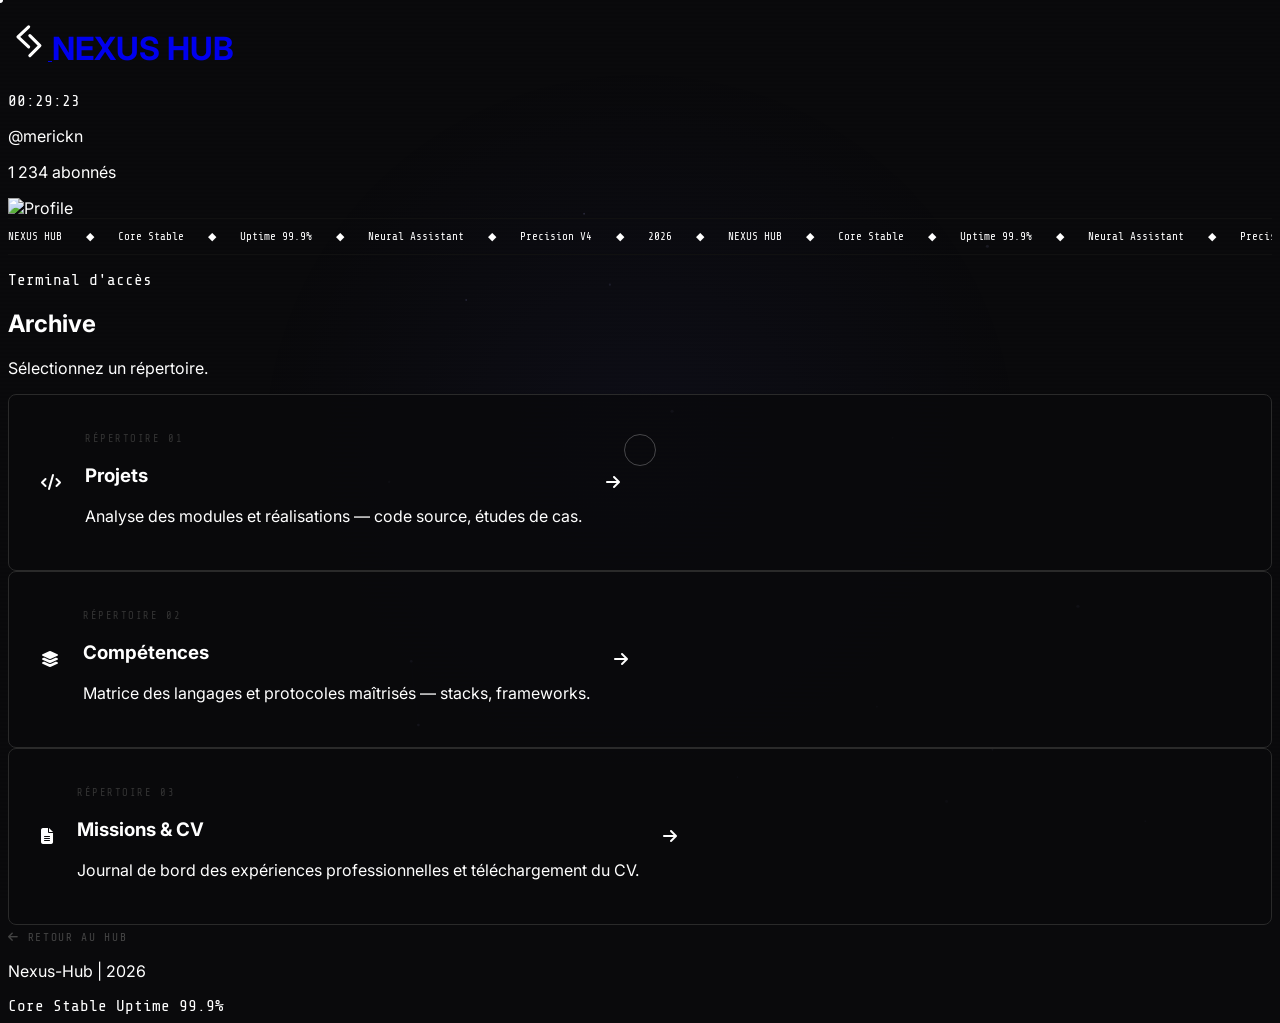
==== archive.html @ 41ba8489 "Uniformise les footers, répare le ticker responsive et ajoute le déploiement Firebase + Cloud Run - " ====
<!DOCTYPE html>
<html lang="fr">
<head>
<meta charset="utf-8"/>
<meta content="width=device-width, initial-scale=1.0" name="viewport"/>
<title>NEXUS HUB | Archive</title>
<link href="./manifest.json" rel="manifest"/>
<meta content="yes" name="apple-mobile-web-app-capable"/>
<script src="https://cdn.tailwindcss.com?plugins=forms,container-queries"></script>
<link rel="icon" type="image/png" href="./favicon.png"/>
<link href="https://fonts.googleapis.com/css2?family=Inter:wght@300;400;500;600;700&family=Share+Tech+Mono&display=swap" rel="stylesheet"/>
<link href="https://cdnjs.cloudflare.com/ajax/libs/font-awesome/6.4.0/css/all.min.css" rel="stylesheet"/>
<link href="nexus-base.css" rel="stylesheet"/>
<style>
  .archive-card {
    display: flex; align-items: center; gap: 1.5rem;
    padding: 1.75rem 2rem;
    transition: transform .3s ease;
  }
  .archive-card:hover { transform: translateX(6px); }
  .card-num { font-family: 'Share Tech Mono', monospace; font-size: .65rem; color: #333; letter-spacing: .15em; text-transform: uppercase; }
</style>
</head>
<body class="flex flex-col items-center">

<canvas id="bg"></canvas>
<div id="spotlight"></div>
<div class="scanlines"></div>
<div class="c-dot" id="cdot"></div>
<div class="c-ring" id="cring"></div>
<a href="#" id="scroll-top"><i class="fas fa-arrow-up"></i></a>

<div class="wrap w-full flex flex-col items-center">

  <!-- Header -->
  <header class="w-full max-w-6xl px-6 py-8 flex justify-between items-center fade-up d1">
    <div class="flex items-center gap-4">
      <a href="index.html" class="flex items-center">
        <svg class="jeran-logo" viewBox="0 0 64 64" aria-label="NEXUS HUB" role="img">
  <!-- Chevron supérieur gauche -->
  <path class="j1" d="M 33 11 L 16 27 L 33 43" />
  <!-- Chevron inférieur droit -->
  <path class="j2" d="M 35 25 L 51 41 L 35 57" />
</svg>
        <h1 class="text-xl font-bold tracking-tight glitch" data-text="NEXUS HUB">
          NEXUS <span class="font-light text-zinc-500">HUB</span>
        </h1>
      </a>
      <div class="hidden md:block h-4 w-px bg-[#222]"></div>
      <span class="hidden md:block text-[10px] text-zinc-600 mono uppercase tracking-widest" id="system-time">00:00:00</span>
    </div>
    <a class="insta-pill flex items-center gap-3 px-3 py-1.5 rounded-full border border-[#222]"
       href="https://www.instagram.com/merickn/" target="_blank">
      <div class="text-right">
        <p class="text-[10px] font-semibold leading-none text-white">@merickn</p>
        <p class="text-[9px] text-zinc-500 leading-none mt-0.5">1 234 abonnés</p>
      </div>
      <img alt="Profile" class="w-6 h-6 rounded-full object-cover"
        src="https://lh3.googleusercontent.com/aida-public/[base64]"/>
    </a>
  </header>

 <!-- Ticker Injection Point -->
<div id="ticker-container"></div>
  <main class="w-full max-w-4xl px-6 py-16 space-y-12">

    <!-- Page title -->
    <section class="space-y-3 fade-up d2">
      <p class="mono text-[10px] uppercase tracking-widest text-zinc-600">Terminal d'accès</p>
      <h2 class="text-3xl md:text-4xl font-bold tracking-tight">Archive</h2>
      <p class="text-zinc-500 text-sm font-light">Sélectionnez un répertoire.</p>
    </section>

    <!-- Cards -->
    <nav class="flex flex-col gap-4">

      <a href="projets.html" class="nexus-card tilt-card archive-card fade-up d3">
        <i class="fas fa-code card-icon text-zinc-500 text-xl shrink-0"></i>
        <div class="flex-1">
          <p class="card-num mb-1">Répertoire 01</p>
          <h3 class="text-sm font-semibold mb-1">Projets</h3>
          <p class="text-zinc-600 text-[11px] leading-relaxed">Analyse des modules et réalisations — code source, études de cas.</p>
        </div>
        <i class="fas fa-arrow-right text-zinc-700 text-xs shrink-0"></i>
      </a>

      <a href="competences.html" class="nexus-card tilt-card archive-card fade-up d4">
        <i class="fas fa-layer-group card-icon text-zinc-500 text-xl shrink-0"></i>
        <div class="flex-1">
          <p class="card-num mb-1">Répertoire 02</p>
          <h3 class="text-sm font-semibold mb-1">Compétences</h3>
          <p class="text-zinc-600 text-[11px] leading-relaxed">Matrice des langages et protocoles maîtrisés — stacks, frameworks.</p>
        </div>
        <i class="fas fa-arrow-right text-zinc-700 text-xs shrink-0"></i>
      </a>

      <a href="cv.html" class="nexus-card tilt-card archive-card fade-up d5">
        <i class="fas fa-file-alt card-icon text-zinc-500 text-xl shrink-0"></i>
        <div class="flex-1">
          <p class="card-num mb-1">Répertoire 03</p>
          <h3 class="text-sm font-semibold mb-1">Missions & CV</h3>
          <p class="text-zinc-600 text-[11px] leading-relaxed">Journal de bord des expériences professionnelles et téléchargement du CV.</p>
        </div>
        <i class="fas fa-arrow-right text-zinc-700 text-xs shrink-0"></i>
      </a>

    </nav>

    <!-- Back -->
    <div class="fade-up d6">
      <a href="index.html" class="back-link">
        <i class="fas fa-arrow-left text-[10px]"></i> Retour au hub
      </a>
    </div>

  </main>

  <footer class="w-full max-w-6xl px-6 py-10 mt-4 border-t border-[#111] flex flex-col md:flex-row justify-between items-center gap-6">
    <p class="text-[10px] tracking-[.2em] text-zinc-600 uppercase">
      Nexus-Hub <span class="text-zinc-800 px-2">|</span> <span class="current-year">2026</span>
    </p>
    <div class="flex gap-8 text-[9px] mono uppercase tracking-widest text-zinc-700">
      <span class="flex items-center gap-2">
        <span class="w-1.5 h-1.5 bg-emerald-600 rounded-full pulse inline-block"></span>
        Core Stable
      </span>
      <span>Uptime 99.9%</span>
    </div>
  </footer>

</div>

<script src="nexus-shared.js"></script>
</body>
</html>
---- nexus-base.css ----
/* ═══════════════════════════════════════════════
   NEXUS BASE — Shared styles for all pages
   ═══════════════════════════════════════════════ */

:root {
  --obsidian: #0a0a0c;
  --border:   #2a2a2a;
  --accent:   #6366f1;
  --accent2:  #8b5cf6;
}

*, *::before, *::after { box-sizing: border-box; }
html { scroll-behavior: smooth; }

body {
  background-color: var(--obsidian);
  color: #fff;
  font-family: 'Inter', sans-serif;
  -webkit-font-smoothing: antialiased;
  overflow-x: hidden;
  cursor: none;
  min-height: 100vh;
}

/* ── Custom Cursor ─────────────────────────────── */
.c-dot {
  position: fixed; top: 0; left: 0;
  width: 6px; height: 6px;
  background: #fff; border-radius: 50%;
  pointer-events: none; z-index: 9999;
  transform: translate(-50%, -50%);
}
.c-ring {
  position: fixed; top: 0; left: 0;
  width: 32px; height: 32px;
  border: 1px solid rgba(255,255,255,.25); border-radius: 50%;
  pointer-events: none; z-index: 9998;
  transform: translate(-50%, -50%);
  transition: width .2s, height .2s, border-color .2s;
}
.c-ring.big { width: 52px; height: 52px; border-color: rgba(99,102,241,.6); }

/* ── Background Layers ─────────────────────────── */
#bg { position: fixed; inset: 0; z-index: 0; pointer-events: none; }
#spotlight {
  position: fixed; inset: 0; z-index: 1; pointer-events: none;
  background: radial-gradient(650px circle at var(--mx,50%) var(--my,50%),
    rgba(99,102,241,.05), transparent 60%);
}
.scanlines {
  position: fixed; inset: 0; z-index: 2; pointer-events: none;
  background: repeating-linear-gradient(0deg,
    transparent, transparent 2px,
    rgba(0,0,0,.04) 2px, rgba(0,0,0,.04) 4px);
}
.wrap { position: relative; z-index: 3; }

/* ── Typography ────────────────────────────────── */
.mono { font-family: 'Share Tech Mono', monospace; }
#system-time { font-variant-numeric: tabular-nums; }

/* ── Jēran Logo (rune drawn stroke by stroke) ──── */
/* ── Jēran Logo (rune drawn stroke by stroke) ──── */
.jeran-logo {
  width: 40px;  /* Augmenté de 30px à 40px */
  height: 40px; /* Augmenté de 30px à 40px */
  flex-shrink: 0;
  overflow: visible;
  animation: jeran-glow 3.2s ease-in-out 2.3s infinite;
}

.jeran-logo path {
  fill: none;
  stroke: #ffffff;
  stroke-width: 5;
  stroke-linecap: round;
  stroke-linejoin: round;
  stroke-dasharray: 50;
  stroke-dashoffset: 50;
  animation: jeran-draw 0.8s cubic-bezier(.65,0,.35,1) forwards;
}

.jeran-logo path.j2 { 
  animation-delay: 0.8s; 
}

@keyframes jeran-draw { 
  to { stroke-dashoffset: 0; } 
}

@keyframes jeran-glow {
  0%, 100% { filter: drop-shadow(0 0 2px rgba(99,102,241,.35)); }
  50%      { filter: drop-shadow(0 0 8px rgba(139,92,246,.75)); }
}

@media (prefers-reduced-motion: reduce) {
  .jeran-logo { animation: none; }
  .jeran-logo path { stroke-dashoffset: 0; animation: none; }
}

/* ── Glitch Effect ─────────────────────────────── */
.glitch { position: relative; display: inline-block; }
.glitch::before, .glitch::after {
  content: attr(data-text); position: absolute; top: 0; left: 0;
  width: 100%; height: 100%; opacity: 0;
}
.glitch::before { color: #f0f; animation: gb 7s infinite; }
.glitch::after  { color: #0ff; animation: ga 7s infinite; }
@keyframes gb {
  0%,88%,100% { opacity:0; transform:translate(0); }
  90% { opacity:.7; transform:translate(-2px,1px); clip-path:polygon(0 0,100% 0,100% 35%,0 35%); }
  92% { opacity:0; }
  94% { opacity:.5; transform:translate(2px,-1px); clip-path:polygon(0 65%,100% 65%,100% 80%,0 80%); }
  96% { opacity:0; }
}
@keyframes ga {
  0%,89%,100% { opacity:0; transform:translate(0); }
  91% { opacity:.6; transform:translate(2px,-1px); clip-path:polygon(0 40%,100% 40%,100% 60%,0 60%); }
  93% { opacity:0; }
  95% { opacity:.5; transform:translate(-2px,1px); clip-path:polygon(0 20%,100% 20%,100% 40%,0 40%); }
  97% { opacity:0; }
}

/* ── Nexus Card (rotating border on hover) ─────── */
@property --ang { syntax: '<angle>'; initial-value: 0deg; inherits: false; }

.nexus-card {
  position: relative;
  border: 1px solid var(--border);
  background: rgba(10,10,12,.85);
  border-radius: .5rem;
  transition: transform .3s ease, box-shadow .3s ease, border-color .3s ease;
  transform-style: preserve-3d;
  will-change: transform;
  overflow: hidden;
  text-decoration: none;
  color: #fff;
  display: block;
}
.nexus-card::after {
  content: '';
  position: absolute; inset: -1px;
  border-radius: inherit;
  background: conic-gradient(from var(--ang), transparent 70%,
    rgba(99,102,241,.6) 80%, rgba(139,92,246,.6) 90%, transparent);
  -webkit-mask: linear-gradient(#fff 0 0) content-box, linear-gradient(#fff 0 0);
  -webkit-mask-composite: xor;
  mask-composite: exclude;
  padding: 1px;
  opacity: 0;
  transition: opacity .3s;
  animation: spin-border 3s linear infinite paused;
}
.nexus-card:hover { border-color: transparent; box-shadow: 0 0 30px rgba(99,102,241,.08), 0 20px 40px rgba(0,0,0,.5); }
.nexus-card:hover::after { opacity: 1; animation-play-state: running; }
@keyframes spin-border { to { --ang: 360deg; } }

.card-icon { transition: color .3s, filter .3s, transform .3s; }
.nexus-card:hover .card-icon {
  color: #a5b4fc;
  filter: drop-shadow(0 0 8px rgba(99,102,241,.6));
  transform: scale(1.15);
}

/* ── Instagram Pill ────────────────────────────── */
.insta-pill { transition: background .2s, transform .2s; text-decoration: none; color: #fff; }
.insta-pill:hover { background: rgba(30,30,32,1); transform: scale(1.03); }

/* ── Back Link ─────────────────────────────────── */
.back-link {
  display: inline-flex; align-items: center; gap: .5rem;
  color: #444; font-size: .7rem; text-decoration: none;
  font-family: 'Share Tech Mono', monospace;
  text-transform: uppercase; letter-spacing: .15em;
  transition: color .2s;
}
.back-link:hover { color: #a5b4fc; }

/* ── CTA Button ────────────────────────────────── */
.btn-nexus {
  position: relative; overflow: hidden;
  background: #fff; color: #000;
  transition: transform .2s ease, box-shadow .3s ease;
  text-decoration: none; display: inline-flex; align-items: center;
}
.btn-nexus::before {
  content: '';
  position: absolute; top: 50%; left: 50%;
  width: 0; height: 0;
  background: rgba(99,102,241,.25); border-radius: 50%;
  transform: translate(-50%,-50%);
  transition: width .5s ease, height .5s ease;
}
.btn-nexus:hover { transform: translateY(-2px); box-shadow: 0 8px 28px rgba(255,255,255,.18); }
.btn-nexus:hover::before { width: 350px; height: 350px; }
.btn-nexus .lbl { position: relative; z-index: 1; }

/* ── Search ────────────────────────────────────── */
input::placeholder { color: #333; }
.search-glow {
  position: absolute; inset: -1px; border-radius: .375rem;
  background: linear-gradient(135deg, rgba(99,102,241,.4), rgba(139,92,246,.4));
  opacity: 0; filter: blur(6px); pointer-events: none; transition: opacity .3s;
}
input:focus { outline: none !important; border-color: rgba(99,102,241,.5) !important; }
input:focus ~ .search-glow { opacity: 1; }

/* ── Status Dot Pulse ──────────────────────────── */
.pulse { animation: pulse-anim 2.5s ease infinite; }
@keyframes pulse-anim {
  0%,100% { opacity:1; box-shadow: 0 0 0 0 rgba(52,211,153,.4); }
  50%      { opacity:.5; box-shadow: 0 0 0 4px rgba(52,211,153,0); }
}

/* ── Ticker Bar ────────────────────────────────── */
/* S'adapte automatiquement à tous les écrans (mobile → 4K)          */
.ticker-wrap {
  width: 100%;
  max-width: 100%;
  overflow: hidden;
  border-top: 1px solid #111;
  border-bottom: 1px solid #111;
  /* Padding vertical fluide selon la largeur du viewport */
  padding-top: clamp(0.35rem, 0.9vw, 0.7rem);
  padding-bottom: clamp(0.35rem, 0.9vw, 0.7rem);
}

/* La piste défile en boucle : deux copies identiques du contenu.    */
/* width:max-content garantit un translateX(-50%) parfaitement fluide */
.ticker-track {
  display: flex;
  width: max-content;
  white-space: nowrap;
  will-change: transform;
  animation: ticker 80s linear infinite;
}

/* Chaque bloc de contenu — taille de police fluide via clamp() */
.ticker-content {
  display: flex;
  flex: none;
  align-items: center;
  /* !important pour l'emporter sur les utilitaires Tailwind (gap-6 / pr-6) */
  font-size: clamp(7.5px, 1.1vw, 11px) !important;
  gap: clamp(0.75rem, 2vw, 1.5rem) !important;
  padding-right: clamp(0.75rem, 2vw, 1.5rem) !important;
}

@keyframes ticker {
  from { transform: translateX(0); }
  to   { transform: translateX(-50%); }
}

/* ── Responsive Ticker ─────────────────────────────────────────── */
/* La piste étant plus étroite sur petit écran (police réduite),     */
/* on raccourcit la durée pour garder une vitesse de défilement      */
/* perçue constante d'un appareil à l'autre.                         */
@media (max-width: 1024px) {
  .ticker-track { animation-duration: 60s; }
}

@media (max-width: 640px) {
  .ticker-track { animation-duration: 45s; }
}

/* Respecte les préférences d'accessibilité : stoppe l'animation */
@media (prefers-reduced-motion: reduce) {
  .ticker-track { animation: none; }
}

/* ── Entry Animations ──────────────────────────── */
.fade-up { opacity:0; transform:translateY(24px); animation: fadeup .7s ease forwards; }
@keyframes fadeup { to { opacity:1; transform:translateY(0); } }
.d1{animation-delay:.05s} .d2{animation-delay:.15s} .d3{animation-delay:.28s}
.d4{animation-delay:.42s} .d5{animation-delay:.56s} .d6{animation-delay:.70s} .d7{animation-delay:.84s}

/* ── Scrollbar ─────────────────────────────────── */
::-webkit-scrollbar { width: 3px; }
::-webkit-scrollbar-track { background: var(--obsidian); }
::-webkit-scrollbar-thumb { background: #2a2a2a; border-radius: 2px; }

/* ── Masquer la barre de défilement ────────────── */
/* Chrome, Safari, Edge et Opera */
::-webkit-scrollbar {
  display: none;
  width: 0;
  height: 0;
}

/* Firefox et standards CSS */
html, body {
  scrollbar-width: none; /* Cache la barre sur Firefox */
  -ms-overflow-style: none; /* Cache la barre sur IE/Edge ancien */
}

/* ── Scroll-to-top button ──────────────────────── */
#scroll-top {
  position: fixed; bottom: 1.5rem; right: 1.5rem;
  width: 36px; height: 36px;
  border: 1px solid #2a2a2a; border-radius: .375rem;
  background: rgba(10,10,12,.9);
  display: flex; align-items: center; justify-content: center;
  cursor: none; z-index: 100;
  opacity: 0; transform: translateY(8px);
  transition: opacity .3s, transform .3s, border-color .2s;
  color: #555; text-decoration: none; font-size: .65rem;
}
#scroll-top.visible { opacity: 1; transform: translateY(0); }
#scroll-top:hover { border-color: #555; color: #fff; }

/* ── Mobile: disable custom cursor ─────────────── */
@media (hover: none) {
  body { cursor: auto; }
  .c-dot, .c-ring { display: none; }
}
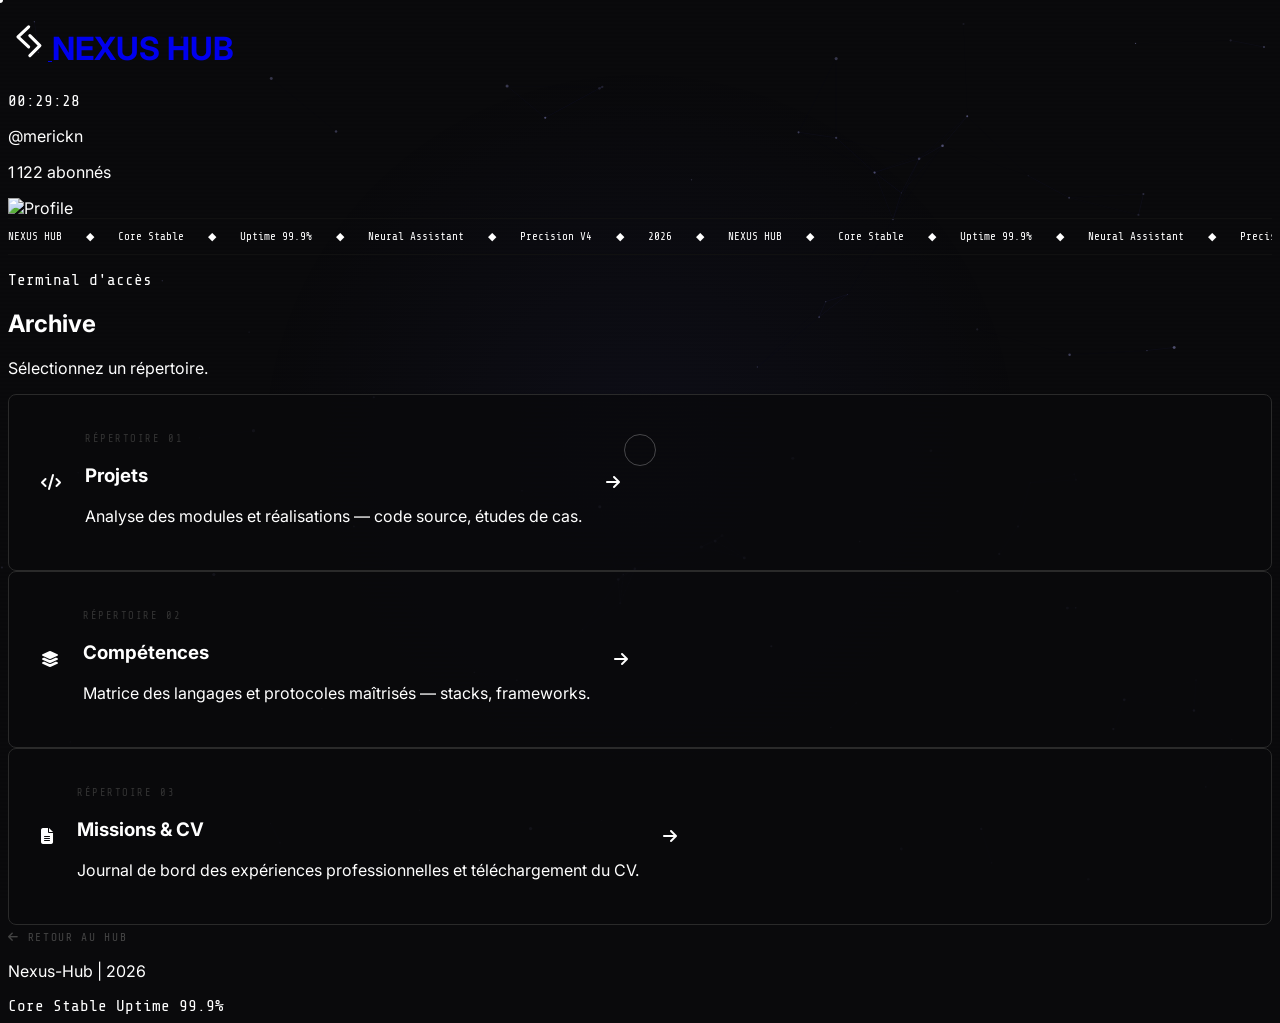
==== commit cae47175: "Relie le compteur d'abonnés au JSON (fin du 1234 codé en dur) Le nombre d'abonnés etait ecrit en dur" ====
--- a/archive.html
+++ b/archive.html
@@ -53,7 +53,7 @@
        href="https://www.instagram.com/merickn/" target="_blank">
       <div class="text-right">
         <p class="text-[10px] font-semibold leading-none text-white">@merickn</p>
-        <p class="text-[9px] text-zinc-500 leading-none mt-0.5">1 234 abonnés</p>
+        <p class="text-[9px] text-zinc-500 leading-none mt-0.5"><span id="follower-count">1 234</span> abonnés</p>
       </div>
       <img alt="Profile" class="w-6 h-6 rounded-full object-cover"
         src="https://lh3.googleusercontent.com/aida-public/[base64]"/>
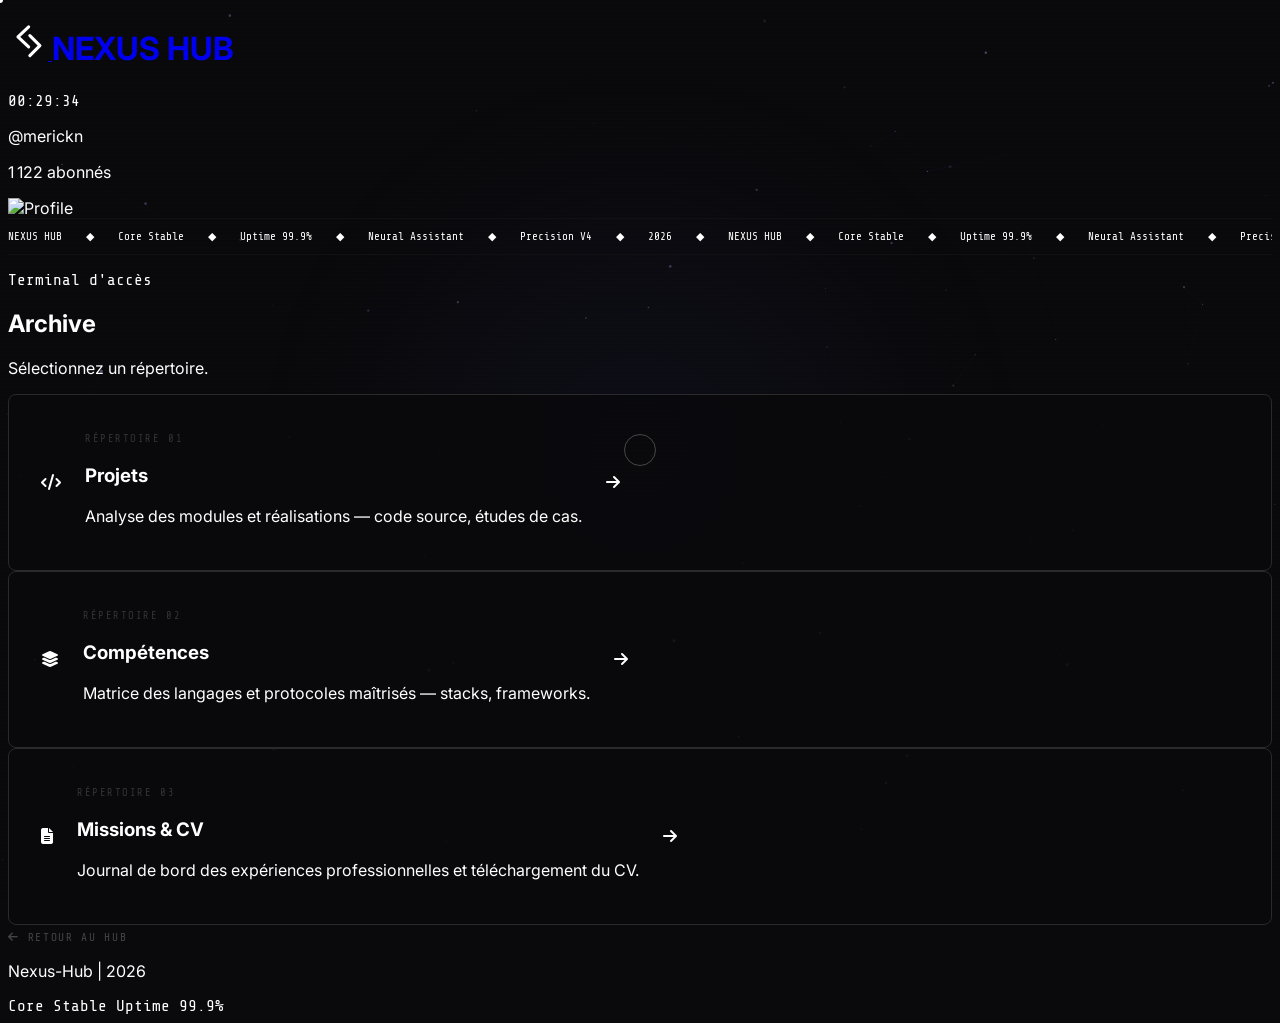
==== commit ebcb41be: "Ticker en dur sur toutes les pages (comme le blog) Remplace l'injection via #ticker-container / tick" ====
--- a/archive.html
+++ b/archive.html
@@ -61,7 +61,13 @@
   </header>
 
  <!-- Ticker Injection Point -->
-<div id="ticker-container"></div>
+<div class="ticker-wrap w-full py-2 fade-up d2">
+    <div class="ticker-track mono text-[9px] uppercase tracking-widest text-zinc-700">
+      <div class="ticker-content flex gap-6 pr-6">
+        <span>NEXUS HUB</span><span>◆</span><span>Core Stable</span><span>◆</span><span>Uptime 99.9%</span><span>◆</span><span>Neural Assistant</span><span>◆</span><span>Precision V4</span><span>◆</span><span class="current-year"></span><span>◆</span>
+      </div>
+    </div>
+  </div>
   <main class="w-full max-w-4xl px-6 py-16 space-y-12">
 
     <!-- Page title -->
--- a/nexus-base.css
+++ b/nexus-base.css
@@ -10,7 +10,7 @@
 }
 
 *, *::before, *::after { box-sizing: border-box; }
-html { scroll-behavior: smooth; }
+html { scroll-behavior: smooth; overflow-x: hidden; max-width: 100%; }
 
 body {
   background-color: var(--obsidian);
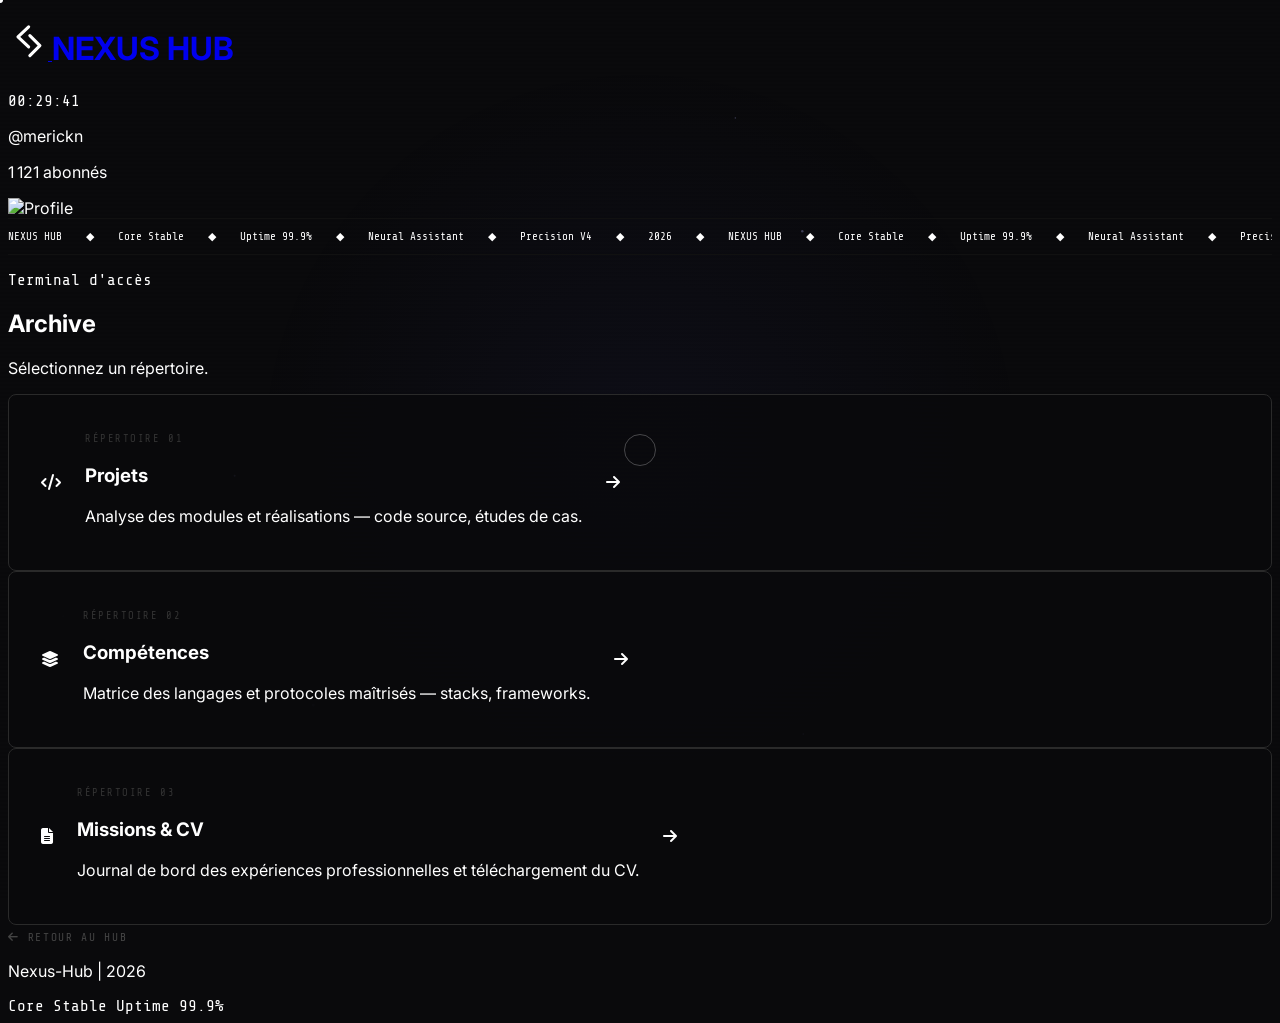
==== commit 70a2d022: "feat: localize Turkish visitors from IP country" ====
--- a/archive.html
+++ b/archive.html
@@ -136,6 +136,7 @@
 
 </div>
 
+<script src="i18n.js?v=1"></script>
 <script src="nexus-shared.js"></script>
 </body>
 </html>
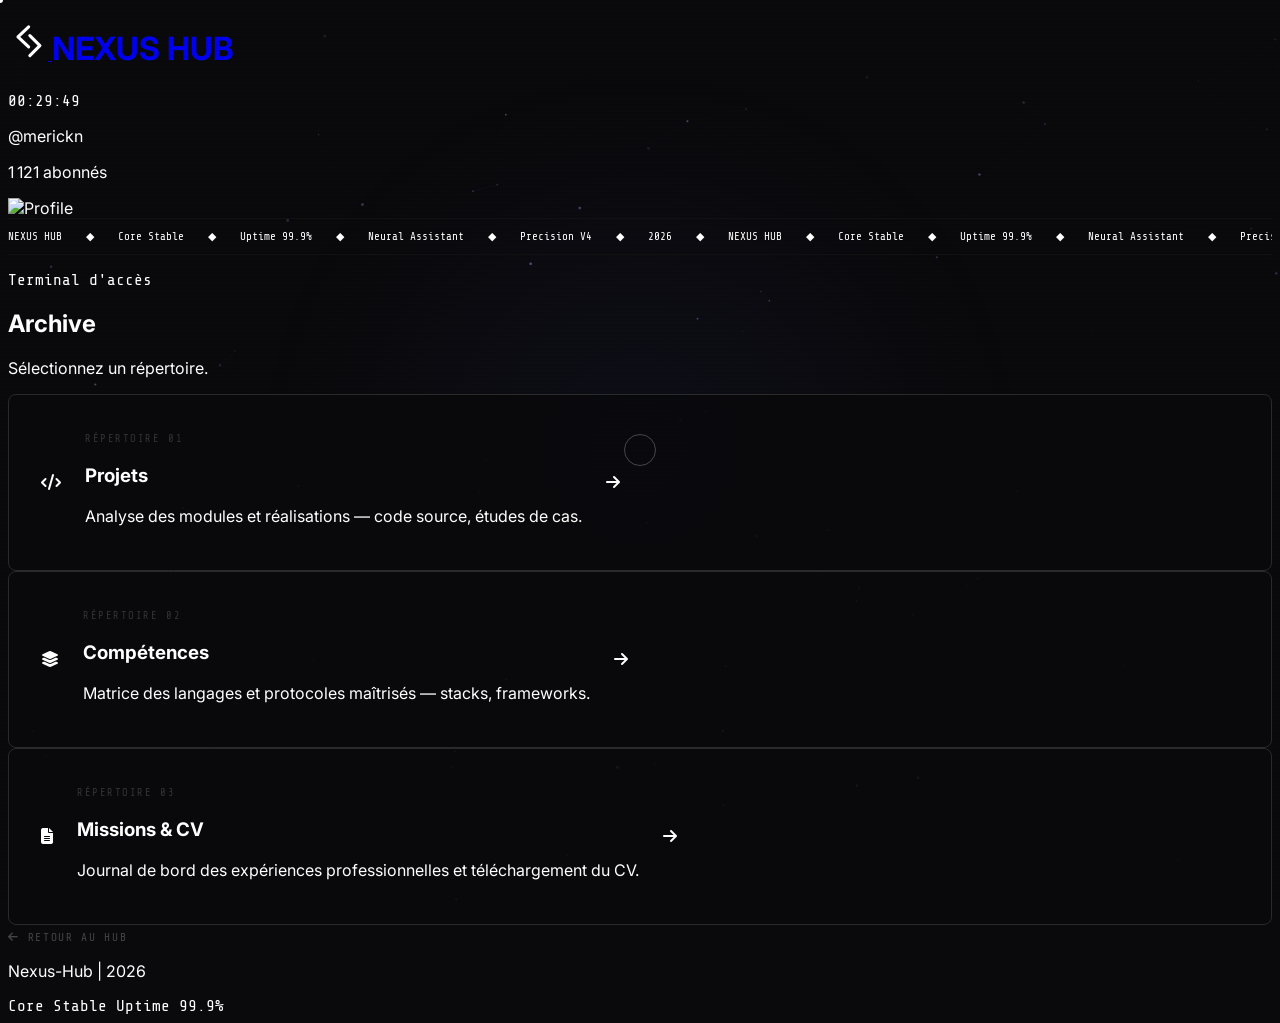
==== commit 5a259c6e: "fix: refresh and complete Turkish translations" ====
--- a/archive.html
+++ b/archive.html
@@ -136,7 +136,7 @@
 
 </div>
 
-<script src="i18n.js?v=1"></script>
+<script src="i18n.js?v=2"></script>
 <script src="nexus-shared.js"></script>
 </body>
 </html>
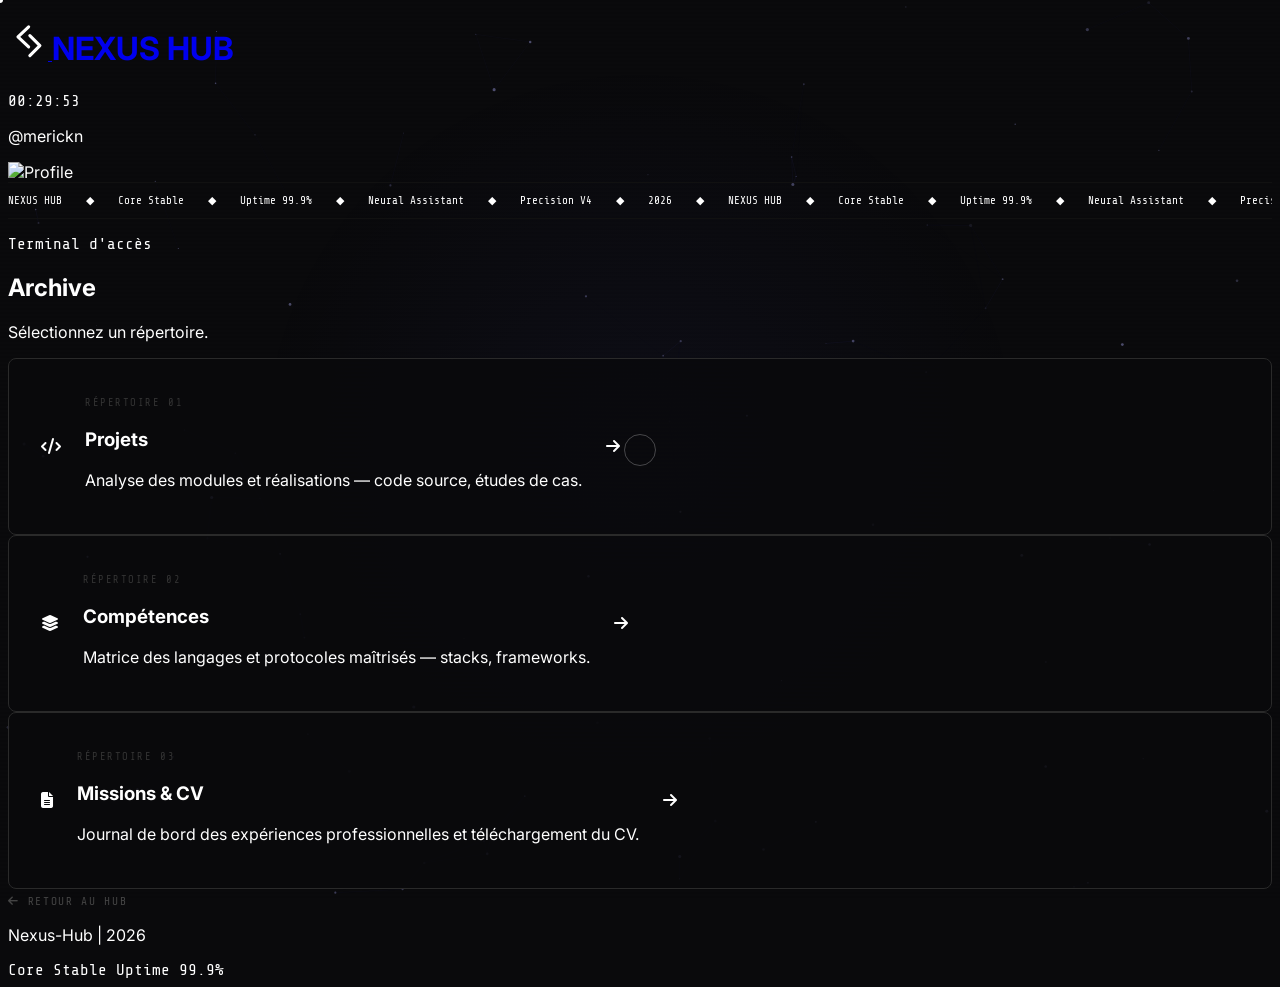
==== commit cb2ce8f4: "remove: disable Instagram follower counter" ====
--- a/archive.html
+++ b/archive.html
@@ -53,7 +53,6 @@
        href="https://www.instagram.com/merickn/" target="_blank">
       <div class="text-right">
         <p class="text-[10px] font-semibold leading-none text-white">@merickn</p>
-        <p class="text-[9px] text-zinc-500 leading-none mt-0.5"><span id="follower-count">1 234</span> abonnés</p>
       </div>
       <img alt="Profile" class="w-6 h-6 rounded-full object-cover"
         src="https://lh3.googleusercontent.com/aida-public/[base64]"/>
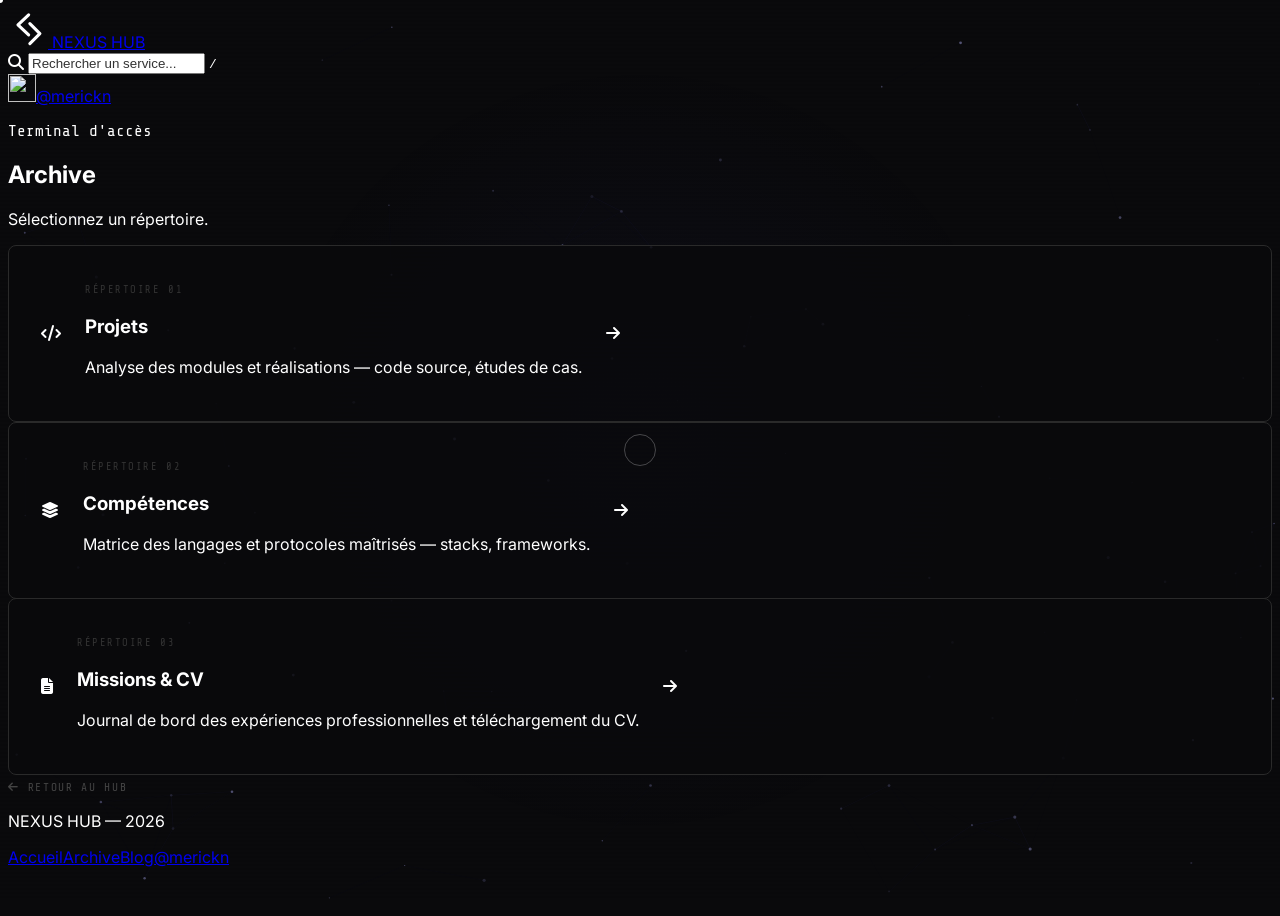
==== commit 81e3d775: "Unify header, footer and minimal visual language on archive.html" ====
--- a/archive.html
+++ b/archive.html
@@ -20,8 +20,9 @@
   .archive-card:hover { transform: translateX(6px); }
   .card-num { font-family: 'Share Tech Mono', monospace; font-size: .65rem; color: #333; letter-spacing: .15em; text-transform: uppercase; }
 </style>
+<link rel="stylesheet" href="inner.css?v=1">
 </head>
-<body class="flex flex-col items-center">
+<body class="flex flex-col items-center nh-inner">
 
 <canvas id="bg"></canvas>
 <div id="spotlight"></div>
@@ -33,41 +34,19 @@
 <div class="wrap w-full flex flex-col items-center">
 
   <!-- Header -->
-  <header class="w-full max-w-6xl px-6 py-8 flex justify-between items-center fade-up d1">
-    <div class="flex items-center gap-4">
-      <a href="index.html" class="flex items-center">
-        <svg class="jeran-logo" viewBox="0 0 64 64" aria-label="NEXUS HUB" role="img">
-  <!-- Chevron supérieur gauche -->
-  <path class="j1" d="M 33 11 L 16 27 L 33 43" />
-  <!-- Chevron inférieur droit -->
-  <path class="j2" d="M 35 25 L 51 41 L 35 57" />
-</svg>
-        <h1 class="text-xl font-bold tracking-tight glitch" data-text="NEXUS HUB">
-          NEXUS <span class="font-light text-zinc-500">HUB</span>
-        </h1>
-      </a>
-      <div class="hidden md:block h-4 w-px bg-[#222]"></div>
-      <span class="hidden md:block text-[10px] text-zinc-600 mono uppercase tracking-widest" id="system-time">00:00:00</span>
-    </div>
-    <a class="insta-pill flex items-center gap-3 px-3 py-1.5 rounded-full border border-[#222]"
-       href="https://www.instagram.com/merickn/" target="_blank">
-      <div class="text-right">
-        <p class="text-[10px] font-semibold leading-none text-white">@merickn</p>
-      </div>
-      <img alt="Profile" class="w-6 h-6 rounded-full object-cover"
-        src="https://lh3.googleusercontent.com/aida-public/[base64]"/>
-    </a>
-  </header>
-
- <!-- Ticker Injection Point -->
-<div class="ticker-wrap w-full py-2 fade-up d2">
-    <div class="ticker-track mono text-[9px] uppercase tracking-widest text-zinc-700">
-      <div class="ticker-content flex gap-6 pr-6">
-        <span>NEXUS HUB</span><span>◆</span><span>Core Stable</span><span>◆</span><span>Uptime 99.9%</span><span>◆</span><span>Neural Assistant</span><span>◆</span><span>Precision V4</span><span>◆</span><span class="current-year"></span><span>◆</span>
-      </div>
-    </div>
-  </div>
-  <main class="w-full max-w-4xl px-6 py-16 space-y-12">
+  <header class="nh-header fade-up d1">
+  <a class="nh-brand" href="index.html" aria-label="Nexus Hub — accueil">
+    <svg class="jeran-logo" viewBox="0 0 64 64" aria-hidden="true"><path class="j1" d="M 33 11 L 16 27 L 33 43"/><path class="j2" d="M 35 25 L 51 41 L 35 57"/></svg>
+    <span>NEXUS <span class="nh-muted">HUB</span></span>
+  </a>
+  <form class="nh-search" action="index.html" method="get" role="search">
+    <i class="fas fa-search" aria-hidden="true"></i>
+    <input name="q" type="search" placeholder="Rechercher un service..." aria-label="Rechercher un service..." autocomplete="off">
+    <kbd aria-hidden="true">/</kbd>
+  </form>
+  <a class="nh-profile" href="https://www.instagram.com/merickn/" target="_blank" rel="noopener noreferrer"><img src="ma_photo_insta.jpg" alt="" width="28" height="28"><span>@merickn</span></a>
+</header>
+<main class="w-full max-w-4xl px-6 py-16 space-y-12">
 
     <!-- Page title -->
     <section class="space-y-3 fade-up d2">
@@ -120,22 +99,11 @@
 
   </main>
 
-  <footer class="w-full max-w-6xl px-6 py-10 mt-4 border-t border-[#111] flex flex-col md:flex-row justify-between items-center gap-6">
-    <p class="text-[10px] tracking-[.2em] text-zinc-600 uppercase">
-      Nexus-Hub <span class="text-zinc-800 px-2">|</span> <span class="current-year">2026</span>
-    </p>
-    <div class="flex gap-8 text-[9px] mono uppercase tracking-widest text-zinc-700">
-      <span class="flex items-center gap-2">
-        <span class="w-1.5 h-1.5 bg-emerald-600 rounded-full pulse inline-block"></span>
-        Core Stable
-      </span>
-      <span>Uptime 99.9%</span>
-    </div>
-  </footer>
+  <footer class="nh-footer"><p>NEXUS HUB — <span class="current-year">2026</span></p><nav aria-label="Liens essentiels"><a href="index.html">Accueil</a><a href="archive.html">Archive</a><a href="blog.html">Blog</a><a href="https://www.instagram.com/merickn/" target="_blank" rel="noopener noreferrer">@merickn</a></nav></footer>
 
 </div>
 
-<script src="i18n.js?v=2"></script>
+<script src="i18n.js?v=1"></script>
 <script src="nexus-shared.js"></script>
 </body>
 </html>
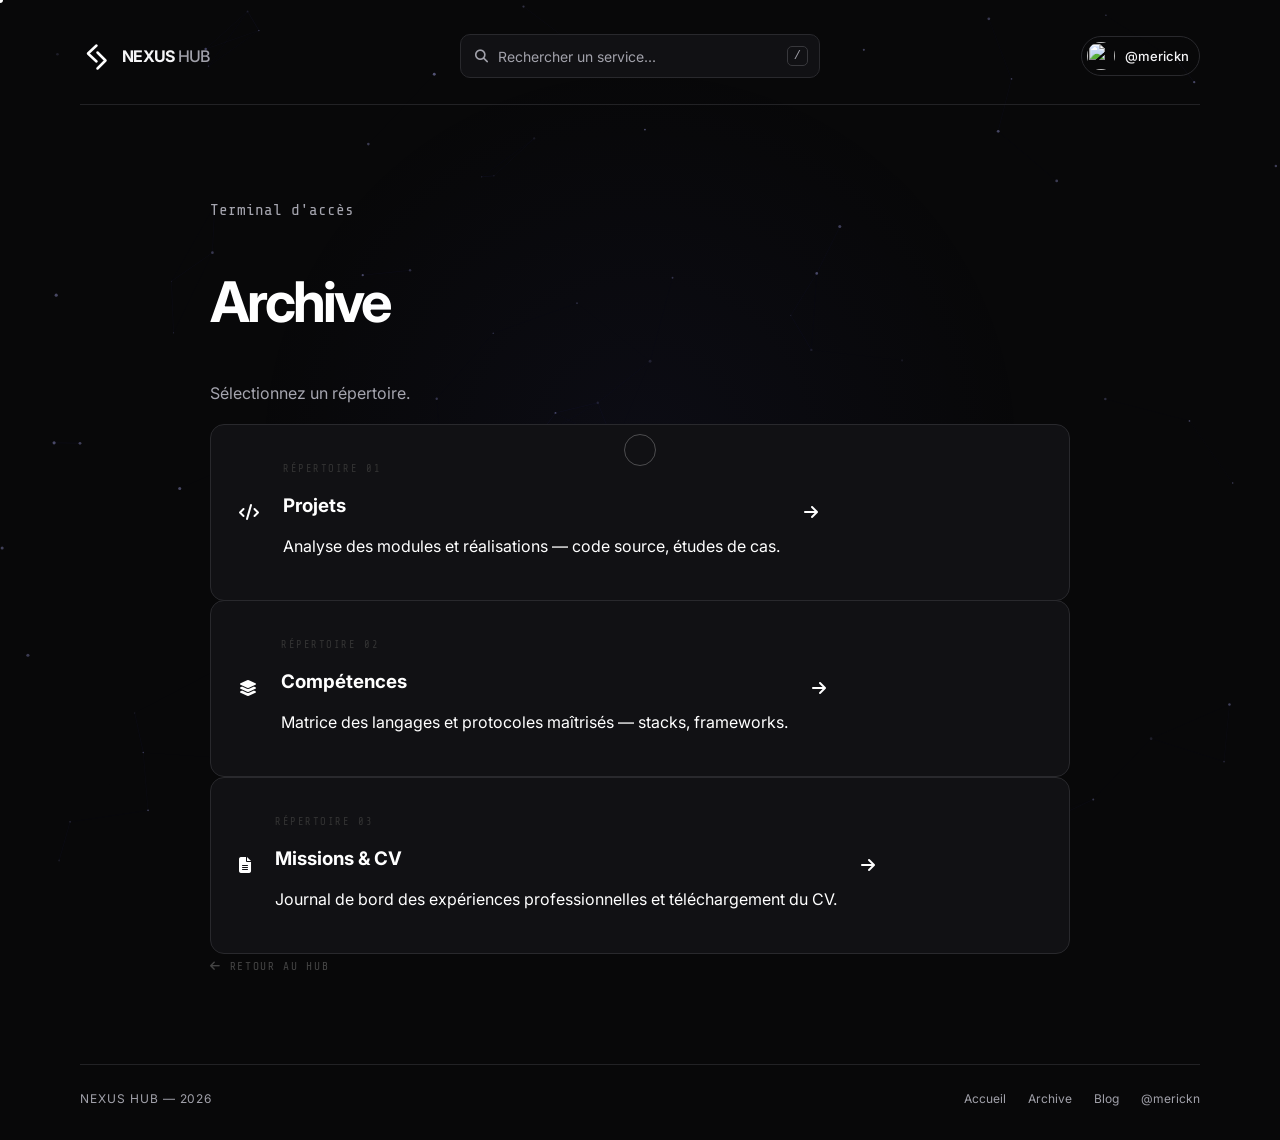
==== commit ebf9826d: "Enable shared keyboard search on archive.html" ====
--- a/archive.html
+++ b/archive.html
@@ -105,5 +105,6 @@
 
 <script src="i18n.js?v=1"></script>
 <script src="nexus-shared.js"></script>
+<script src="inner.js?v=1"></script>
 </body>
 </html>
--- a/inner.css
+++ b/inner.css
@@ -0,0 +1,44 @@
+/* Nexus Hub · shared secondary-page design */
+body.nh-inner { background:#080809; }
+.nh-inner .scanlines { display:none; }
+.nh-inner .wrap { width:100%; min-height:100vh; display:flex; flex-direction:column; align-items:center; }
+.nh-header { width:min(100% - 48px,1120px); display:grid; grid-template-columns:1fr minmax(240px,360px) 1fr; gap:24px; align-items:center; padding:26px 0; border-bottom:1px solid #222225; }
+.nh-brand,.nh-profile { display:inline-flex; align-items:center; gap:10px; white-space:nowrap; color:#f5f5f7; text-decoration:none; }
+.nh-brand { justify-self:start; font-weight:700; font-size:16px; letter-spacing:-.045em; }
+.nh-brand .jeran-logo { width:32px; height:32px; }
+.nh-muted { color:#a1a1aa; font-weight:500; }
+.nh-profile { justify-self:end; font-size:13px; font-weight:500; border:1px solid #29292d; border-radius:40px; padding:5px 10px 5px 5px; }
+.nh-profile img { border-radius:50%; object-fit:cover; }
+.nh-search { position:relative; min-width:0; }
+.nh-search i { position:absolute; top:50%; left:15px; transform:translateY(-50%); color:#a1a1aa; font-size:13px; pointer-events:none; }
+.nh-search input { width:100%; height:44px; padding:0 43px 0 37px; border:1px solid #29292d; border-radius:10px; background:#111114; color:#fff; font:inherit; font-size:14px; outline:none; }
+.nh-search input:focus { border-color:#707078; }
+.nh-search input::placeholder { color:#a1a1aa; }
+.nh-search kbd { position:absolute; right:12px; top:50%; transform:translateY(-50%); border:1px solid #38383c; border-radius:5px; color:#a1a1aa; padding:2px 6px; font-size:12px; pointer-events:none; }
+.nh-inner main { width:min(100% - 48px,860px); padding:76px 0 90px; flex:1; }
+.nh-inner main > section:first-child h2 { font-size:clamp(34px,5vw,56px); letter-spacing:-.055em; font-weight:700; line-height:1.13; }
+.nh-inner main > section:first-child p { color:#a5a5af; line-height:1.7; }
+.nh-inner .nexus-card, .nh-inner .article-card, .nh-inner .skill-row, .nh-inner .soft-pill { border:1px solid #29292d; background:#111114; border-radius:14px; }
+.nh-inner .nexus-card:hover, .nh-inner .skill-row:hover, .nh-inner .soft-pill:hover { border-color:#505057; }
+.nh-inner .archive-card { padding:28px; }
+.nh-inner .article-card { padding:clamp(22px,5vw,44px); }
+.nh-inner .article-card p, .nh-inner .article-card li { line-height:1.75; }
+.nh-inner .quote-block { background:#151518; border-left-color:#51515b; }
+.nh-inner .highlight { color:#ededf0; }
+.nh-inner .skill-bar { background:linear-gradient(90deg,#85858d,#f0f0f2); }
+.nh-inner .skill-row:hover .skill-icon-sm { color:#fff; filter:none; }
+.nh-inner .soft-pill:hover { background:#19191c; }
+.nh-inner .lvl-expert,.nh-inner .lvl-avance,.nh-inner .lvl-intermediaire { color:#d5d5db; }
+.nh-inner .filter-btn { border-radius:8px; cursor:pointer; font-family:Inter,sans-serif; font-size:12px; text-transform:none; letter-spacing:0; padding:9px 14px; color:#a5a5af; }
+.nh-inner .filter-btn.active,.nh-inner .filter-btn:hover { background:#efeff1; border-color:#efeff1; color:#101014; }
+.nh-inner .status-live,.nh-inner .status-dev,.nh-inner .status-archive { color:#aaaab1; background:#17171a; border-color:#333339; }
+.nh-inner .tech-tag,.nh-inner .cv-tag { border-color:#34343b; border-radius:6px; color:#aaaab1; }
+.nh-inner .btn-outline { cursor:pointer; border-radius:8px; color:#c6c6ce; }
+.nh-inner a:focus-visible,.nh-inner button:focus-visible,.nh-inner input:focus-visible { outline:2px solid #eee; outline-offset:3px; }
+.nh-footer { width:min(100% - 48px,1120px); display:flex; justify-content:space-between; align-items:center; flex-wrap:wrap; gap:22px; border-top:1px solid #222225; padding:26px 0; color:#a1a1aa; font-size:12px; }
+.nh-footer p { margin:0; letter-spacing:.08em; }
+.nh-footer nav { display:flex; gap:22px; flex-wrap:wrap; }
+.nh-footer a { color:inherit; text-decoration:none; }
+.nh-footer a:hover { color:#fff; }
+@media(max-width:700px){ .nh-header { width:calc(100% - 36px); grid-template-columns:1fr 1fr; gap:16px; padding:16px 0; }.nh-search { grid-column:1/-1; grid-row:2; }.nh-search kbd { display:none; }.nh-inner main { width:calc(100% - 36px); padding:54px 0 70px; }.nh-footer { width:calc(100% - 36px); align-items:flex-start; flex-direction:column; } }
+@media print { .nh-header,.nh-footer { display:none !important; } .nh-inner main { padding:0; width:100%; } .nh-inner .skill-row,.nh-inner .nexus-card { background:#fff !important; color:#111 !important; } }
